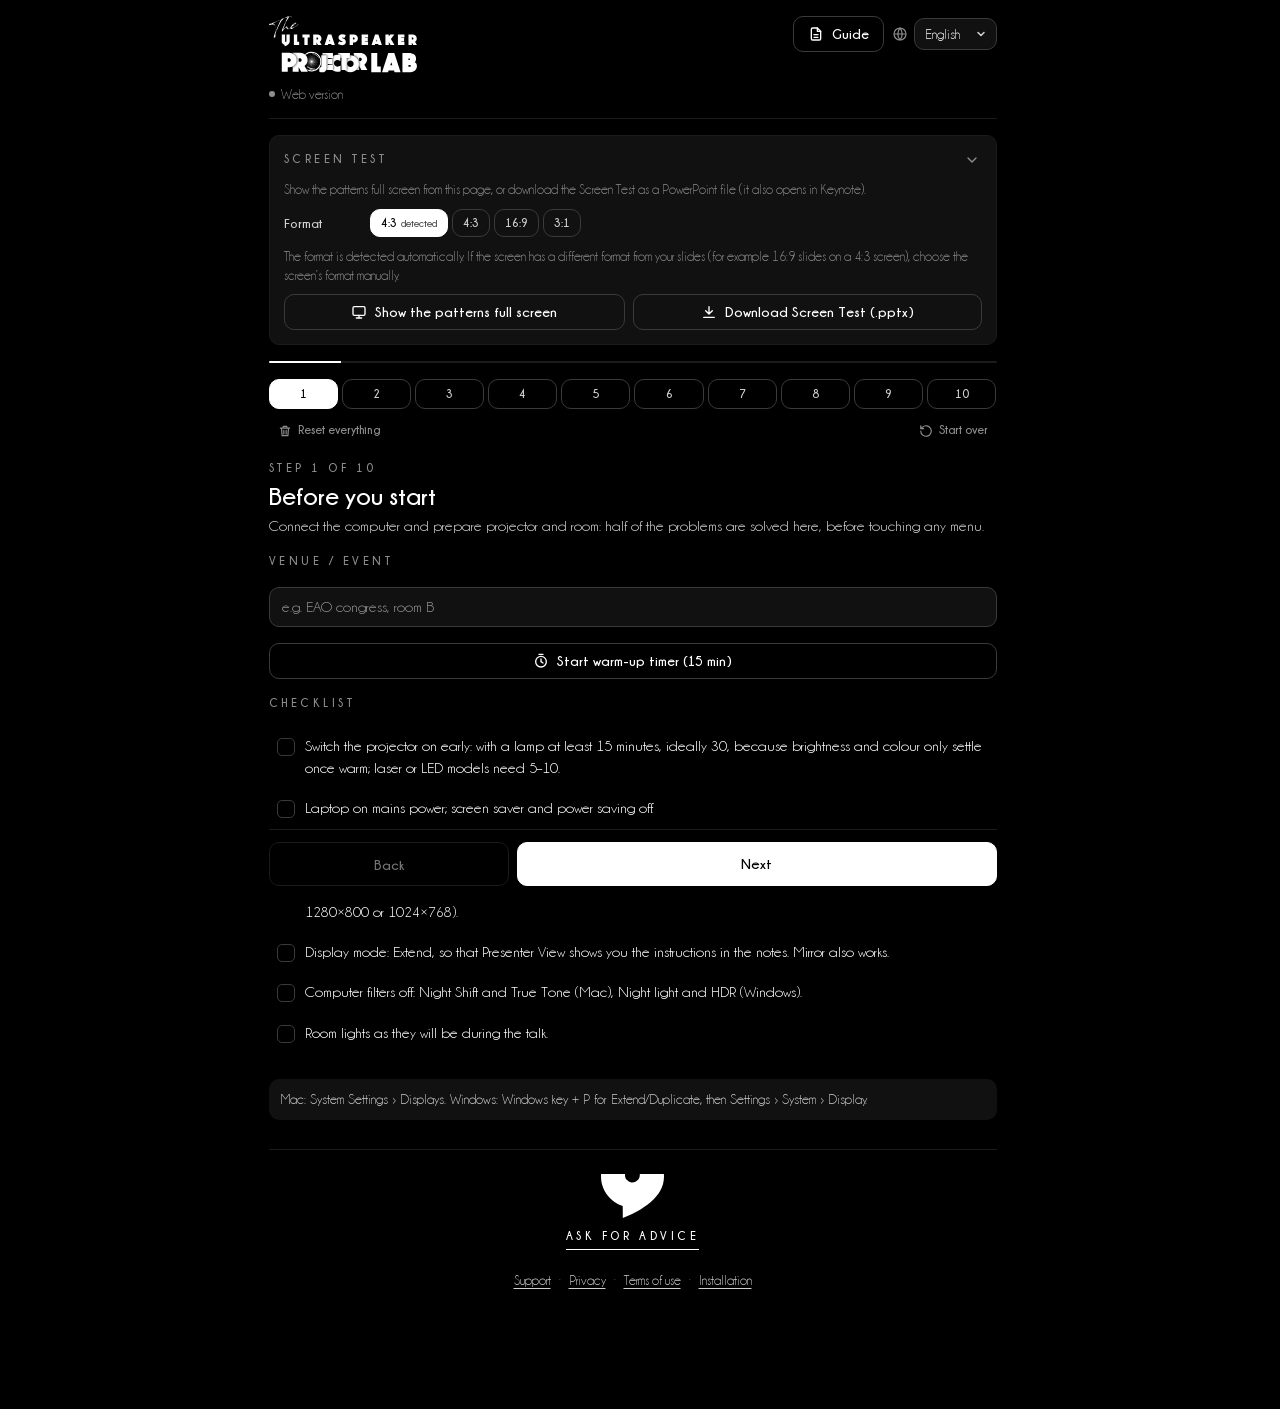
==== index.html @ 42eca8b4 "Download Report" ====
<!doctype html>
<html lang="it">
<head>
<meta charset="utf-8">
<meta name="viewport" content="width=device-width, initial-scale=1">
<title>The Ultraspeaker Projector Lab</title>
<meta name="description" content="Set up the projector before you speak: a 10-step guide with test patterns for format, focus, black, white, colour and clinical references.">
<meta name="theme-color" content="#000000">
<meta name="color-scheme" content="dark">
<meta name="apple-mobile-web-app-title" content="Projector Lab">
<meta name="application-name" content="Projector Lab">
<link rel="icon" type="image/svg+xml" href="assets/favicon.svg?v=5">
<link rel="icon" type="image/png" sizes="32x32" href="assets/projector-lab-icon-32.png?v=5">
<link rel="apple-touch-icon" href="assets/projector-lab-icon-180.png?v=5">
<link rel="manifest" href="site.webmanifest">
<link rel="stylesheet" href="shared/ultraspeaker-lab.css?v=20261104">
<link rel="stylesheet" href="css/app.css?v=20261104">
<!-- Office.js: in PowerPoint collega il pannello alla presentazione; nel browser la pagina funziona anche senza -->
<script src="https://appsforoffice.microsoft.com/lib/1/hosted/office.js"></script>
<script src="shared/ultraspeaker-lang.js?v=20261104"></script>
</head>
<body>
<div class="us-page us-page--narrow app">
  <header class="us-header">
    <div>
      <a class="us-logo" href="https://www.theultraspeaker.com" target="_blank" rel="noopener"><img src="assets/logo-projector-lab-white.svg?v=5" alt="The Ultraspeaker Projector Lab"></a>
      <p class="us-subtitle"><span class="us-dot"></span><span id="statusText"></span></p>
    </div>
    <div class="us-header-tools">
      <a class="us-btn us-guide" id="usGuide" href="guide/projector-lab-guide-en.pdf" target="_blank" rel="noopener"><svg viewBox="0 0 24 24" aria-hidden="true"><path d="M14 3H7a2 2 0 0 0-2 2v14a2 2 0 0 0 2 2h10a2 2 0 0 0 2-2V8z"/><path d="M14 3v5h5M9 13h6M9 17h6"/></svg><span data-i18n="us.guide"></span></a>
      <label class="us-lang">
        <svg viewBox="0 0 24 24" aria-hidden="true"><circle cx="12" cy="12" r="9"/><path d="M3 12h18M12 3a14 14 0 0 1 0 18M12 3a14 14 0 0 0 0 18"/></svg>
        <span class="us-sr" data-i18n="us.language"></span>
        <select id="lang"></select>
      </label>
    </div>
  </header>

  <main id="main">
    <!-- Screen Test: inserimento nella presentazione (PowerPoint) o finestra / download (browser) -->
    <section class="us-panel pl-setup" id="setup">
      <div class="pl-setup-head">
        <p class="us-label" data-i18n="setup.h"></p>
        <div class="pl-done" id="setupDone" hidden><i></i><span id="setupDoneText"></span></div>
        <button type="button" id="setupToggle" aria-expanded="true" data-i18n-aria="setup.h"><svg viewBox="0 0 24 24" aria-hidden="true"><path d="M6 9l6 6 6-6"/></svg></button>
      </div>
      <div class="pl-setup-body">
        <p class="pl-note" id="setupText"></p>
        <div class="pl-row">
          <span data-i18n="format"></span>
          <div class="pl-chips" id="fmtSeg" role="group" data-i18n-aria="format"></div>
        </div>
        <p class="pl-note" id="fmtHint"></p>
        <div class="pl-row office-only" id="whereRow">
          <span data-i18n="where"></span>
          <div class="pl-chips" id="whereSeg" role="group" data-i18n-aria="where">
            <button type="button" class="us-chip" data-where="end" aria-pressed="true" data-i18n="where.end"></button>
            <button type="button" class="us-chip" data-where="start" aria-pressed="false" data-i18n="where.start"></button>
          </div>
        </div>
        <p class="us-note office-only" id="newPresHint" hidden></p>
        <div class="pl-btns office-only">
          <button type="button" class="us-btn" id="insertBtn"><svg viewBox="0 0 24 24" aria-hidden="true"><rect x="3" y="5" width="18" height="13" rx="2"/><path d="M12 9v5M9.5 11.5h5"/></svg><span id="insertLabel" data-i18n="insert"></span></button>
          <button type="button" class="us-btn is-warn" id="removeBtn" hidden><svg viewBox="0 0 24 24" aria-hidden="true"><path d="M4 7h16M10 11v6M14 11v6M6 7l1 13h10l1-13M9 7V4h6v3"/></svg><span data-i18n="remove"></span></button>
        </div>
        <div class="pl-btns">
          <button type="button" class="us-btn" id="windowBtn"><svg viewBox="0 0 24 24" aria-hidden="true"><rect x="3" y="4" width="18" height="13" rx="2"/><path d="M8 21h8M12 17v4"/></svg><span id="windowLabel" data-i18n="window"></span></button>
          <button type="button" class="us-btn web-only" id="downloadBtn"><svg viewBox="0 0 24 24" aria-hidden="true"><path d="M12 4v11M7 10l5 5 5-5M4 20h16"/></svg><span data-i18n="download"></span></button>
        </div>
        <p class="pl-note office-only" id="windowHint" data-i18n="windowHint"></p>
      </div>
    </section>

    <div class="pl-progress" aria-hidden="true"><i id="progress"></i></div>
    <nav class="pl-stepper" id="stepper"></nav>
    <div class="pl-restart-row"><button type="button" class="pl-restart is-left web-only" id="resetAllBtn"><svg viewBox="0 0 24 24" aria-hidden="true"><path d="M4 7h16M10 11v6M14 11v6M6 7l1 13h10l1-13M9 7V4h6v3"/></svg><span id="resetAllLabel"></span></button><button type="button" class="pl-restart" id="restartBtn"><svg viewBox="0 0 24 24" aria-hidden="true"><path d="M3 12a9 9 0 1 0 3-6.7L3 8M3 3v5h5"/></svg><span id="restartLabel"></span></button></div>

    <article class="pl-step" id="step"></article>
  </main>

  <footer class="us-footer">
    <a class="us-cta" id="usCta" href="mailto:info@theultraspeaker.com"><img src="assets/arena-white.svg" alt=""><span data-i18n="us.cta"></span></a>
    <p class="us-links"><a href="support.html" target="_blank" rel="noopener" data-i18n="us.support"></a><a href="privacy.html" target="_blank" rel="noopener" data-i18n="us.privacy"></a><a href="terms.html" target="_blank" rel="noopener" data-i18n="us.terms"></a><a href="GUIDA-INSTALLAZIONE.html" target="_blank" rel="noopener" data-i18n="us.install"></a></p>
  </footer>

  <div class="pl-foot">
    <button type="button" class="us-btn" id="prevBtn" data-i18n="prev"></button>
    <button type="button" class="us-btn us-btn--primary" id="nextBtn" data-i18n="next"></button>
  </div>
</div>
<iframe class="pl-viewer" id="viewer" title="Projector Lab" allow="fullscreen" hidden></iframe>
<input type="file" id="photoIn" accept="image/jpeg,image/png" hidden>
<div class="pl-toast" id="toast" role="status" aria-live="polite"></div>

<script src="i18n.js?v=20261104"></script>
<script src="venn-data.js?v=20261104"></script>
<script src="wm-data.js?v=20261104"></script>
<script src="patterns.js?v=20261104"></script>
<script src="vendor/pptxgen.bundle.js?v=20261104" defer></script>
<script src="app.js?v=20261104"></script>
</body>
</html>
---- shared/ultraspeaker-lab.css ----
/* ==========================================================================
   The Ultraspeaker Lab — stile comune  ·  versione 1.2 (novembre 2026)
   File IDENTICO in tutti i Lab: shared/ultraspeaker-lab.css
   Non modificarlo dentro un singolo Lab: si cambia qui e si ricopia in tutti.
   Ogni Lab mette le proprie regole in un secondo foglio, caricato DOPO questo,
   usando solo le variabili --us-* qui sotto.
   ========================================================================== */

/* Champagne & Limousines (Brand Book, p. 17) — i quattro file stanno in /fonts */
@font-face{font-family:"Champagne & Limousines";font-weight:100 549;font-style:normal;font-display:swap;src:url(../fonts/champagne-limousines-regular.woff2) format("woff2")}
@font-face{font-family:"Champagne & Limousines";font-weight:550 900;font-style:normal;font-display:swap;src:url(../fonts/champagne-limousines-bold.woff2) format("woff2")}
@font-face{font-family:"Champagne & Limousines";font-weight:100 549;font-style:italic;font-display:swap;src:url(../fonts/champagne-limousines-italic.woff2) format("woff2")}
@font-face{font-family:"Champagne & Limousines";font-weight:550 900;font-style:italic;font-display:swap;src:url(../fonts/champagne-limousines-bolditalic.woff2) format("woff2")}

:root{
  /* Palette del Brand Book (p. 16) */
  --us-stage-black:#000000;  /* sfondo di tutto */
  --us-backstage:#111111;    /* pannelli, campi, menu */
  --us-curtain:#1B1B1B;      /* superficie 2, bordi leggeri, divisori */
  --us-graphite:#3A3A3A;     /* bordi di pulsanti, campi, menu */
  --us-ash:#8E8E8E;          /* testo terziario, etichette, icone spente */
  --us-silver:#D0D0D0;       /* testo secondario, link */
  --us-house-lights:#F3F3F3; /* carta (anteprime chiare) */
  --us-spotlight:#FFFFFF;    /* testo principale, pulsante principale */

  /* Colori funzionali: solo nell'interfaccia, mai nei contenuti esportati */
  --us-focus:#4F8DFF;
  --us-warn:#FFCF80;  --us-warn-soft:#2D230F;
  --us-ok:#7DDC8A;    --us-ok-soft:#10261A;
  --us-crit:#FF7A7A;  --us-crit-soft:#2E1414;

  /* Forma */
  --us-radius:10px;
  --us-border:1px solid var(--us-graphite);
  --us-divider:1px solid var(--us-curtain);

  /* Tipografia */
  --us-font:"Champagne & Limousines","Avenir Next","Segoe UI",-apple-system,Arial,sans-serif;
  --us-text:14px;  --us-text-small:12.5px;  --us-label:11px;  --us-title:24px;

  /* Misure dei controlli */
  --us-h-primary:44px; --us-h-button:36px; --us-h-chip:28px; --us-h-lang:32px;

  color-scheme:dark;
}

/* ---------- Base ---------- */
*{box-sizing:border-box}
html{scrollbar-gutter:stable}
html,body{margin:0;min-height:100%;background:var(--us-stage-black)}
body{color:var(--us-spotlight);font:400 var(--us-text)/1.6 var(--us-font);font-size-adjust:.47;-webkit-font-smoothing:antialiased}
button,select,input,textarea{font:inherit;color:inherit}
button{cursor:pointer}
button:disabled,.us-btn:disabled{cursor:default;opacity:.45}
:focus-visible{outline:2px solid var(--us-focus);outline-offset:2px}
a{color:var(--us-silver);text-underline-offset:3px}
a:hover{color:var(--us-spotlight)}
[hidden]{display:none!important}
.us-sr{position:absolute;width:1px;height:1px;overflow:hidden;clip:rect(0 0 0 0);white-space:nowrap}

/* ---------- Pagina ---------- */
/* Larghezze: --narrow strumenti a un pannello, --wide anteprima affiancata; editor a tela senza classe */
.us-page{margin:0 auto;padding:0 16px 32px}
.us-page--narrow{max-width:760px}
.us-page--wide{max-width:1080px}
body.us-addin .us-page{max-width:none;padding:0 12px 24px}

/* ---------- Intestazione ---------- */
.us-header{display:flex;align-items:flex-start;justify-content:space-between;gap:12px;padding:16px 0 14px;border-bottom:var(--us-divider);margin-bottom:16px}
.us-logo{display:block;line-height:0}
.us-logo img{height:60px;width:auto;display:block}
.us-subtitle{margin:8px 0 0;font-size:var(--us-text-small);color:var(--us-ash);display:flex;align-items:center;gap:6px}
.us-subtitle .us-dot{width:6px;height:6px;border-radius:50%;background:var(--us-ash);flex:none}
.us-header-tools{display:flex;align-items:center;gap:8px;flex-wrap:wrap;justify-content:flex-end}
body.us-addin .us-logo img{height:44px}
@media (max-width:560px){.us-logo img{height:48px}}

/* ---------- Pulsante «Guida»: accanto al selettore lingua, apre il PDF in una nuova scheda ---------- */
.us-guide{height:var(--us-h-lang);padding:0 12px;font-size:13px}
.us-guide svg{width:15px;height:15px}

/* ---------- Selettore lingua: mappamondo + nome intero ---------- */
.us-lang{display:inline-flex;align-items:center;gap:6px;color:var(--us-ash)}
.us-lang svg{width:16px;height:16px;fill:none;stroke:currentColor;stroke-width:1.8;flex:none}
.us-lang select{height:var(--us-h-lang);padding:0 28px 0 10px;background:var(--us-backstage) url("data:image/svg+xml,%3Csvg xmlns='http://www.w3.org/2000/svg' viewBox='0 0 12 12'%3E%3Cpath d='M3 4.5 6 7.5 9 4.5' fill='none' stroke='%23D0D0D0' stroke-width='1.5' stroke-linecap='round' stroke-linejoin='round'/%3E%3C/svg%3E") no-repeat right 9px center/12px;border:var(--us-border);border-radius:var(--us-radius);color:var(--us-spotlight);font-size:13px;-webkit-appearance:none;appearance:none;cursor:pointer}

/* ---------- Etichette di sezione ---------- */
.us-label{font-size:var(--us-label);font-weight:700;letter-spacing:.32em;text-transform:uppercase;color:var(--us-ash);margin:0 0 8px}
.us-title{font-size:var(--us-title);font-weight:700;line-height:1.2;margin:0 0 8px}

/* ---------- Pannelli ---------- */
.us-panel{background:var(--us-backstage);border:var(--us-divider);border-radius:var(--us-radius);padding:14px}

/* ---------- Pulsanti ---------- */
.us-btn{display:inline-flex;align-items:center;justify-content:center;gap:8px;height:var(--us-h-button);padding:0 14px;background:transparent;border:var(--us-border);border-radius:var(--us-radius);color:var(--us-spotlight);font-size:13.5px;font-weight:600;text-decoration:none;white-space:nowrap}
.us-btn:hover:not(:disabled){border-color:var(--us-silver)}
.us-btn svg{width:16px;height:16px;fill:none;stroke:currentColor;stroke-width:2;stroke-linecap:round;stroke-linejoin:round;flex:none}
.us-btn--primary{height:var(--us-h-primary);background:var(--us-spotlight);border-color:var(--us-spotlight);color:var(--us-stage-black);font-size:14px;font-weight:700}
.us-btn--primary:hover:not(:disabled){background:var(--us-house-lights)}
.us-btn--block{display:flex;width:100%}
.us-btn--icon{width:var(--us-h-button);padding:0}

/* Scelte brevi (formati, stili rapidi): stessa forma, piu piccole */
.us-chip{height:var(--us-h-chip);padding:0 10px;background:transparent;border:var(--us-border);border-radius:var(--us-radius);color:var(--us-silver);font-size:11.5px;font-weight:700}
.us-chip[aria-pressed="true"],.us-chip.is-active{background:var(--us-spotlight);border-color:var(--us-spotlight);color:var(--us-stage-black)}

/* Schede (selettore segmentato) */
.us-tabs{display:flex;gap:4px;padding:4px;background:var(--us-backstage);border:var(--us-divider);border-radius:var(--us-radius)}
.us-tab{flex:1;height:34px;border:0;border-radius:7px;background:transparent;color:var(--us-silver);font-size:11.5px;font-weight:700;letter-spacing:.32em;text-transform:uppercase}
.us-tab[aria-selected="true"]{background:var(--us-spotlight);color:var(--us-stage-black)}

/* ---------- Campi ---------- */
.us-field{width:100%;min-height:40px;padding:8px 12px;background:var(--us-backstage);border:var(--us-border);border-radius:var(--us-radius);color:var(--us-spotlight)}
.us-field::placeholder{color:var(--us-ash)}

/* ---------- Avvisi ---------- */
.us-note{padding:10px 12px;border-radius:var(--us-radius);font-size:13px;background:var(--us-backstage);color:var(--us-silver)}
.us-note--warn{background:var(--us-warn-soft);color:var(--us-warn)}
.us-note--ok{background:var(--us-ok-soft);color:var(--us-ok)}
.us-note--crit{background:var(--us-crit-soft);color:var(--us-crit)}

/* ---------- Chiusura: «Richiedi un consiglio» (EN «Ask for advice») + link ---------- */
.us-footer{margin-top:32px;padding-top:24px;border-top:var(--us-divider);text-align:center}
.us-cta{display:inline-flex;flex-direction:column;align-items:center;gap:10px;color:var(--us-spotlight);text-decoration:none}
.us-cta img{height:44px;width:auto}
.us-cta span{font-size:var(--us-label);font-weight:700;letter-spacing:.32em;text-transform:uppercase;padding-bottom:4px;border-bottom:1px solid var(--us-spotlight)}
.us-links{margin:20px 0 0;font-size:var(--us-text-small);color:var(--us-ash)}
.us-links a{color:var(--us-silver)}
.us-links a+a::before{content:"·";display:inline-block;margin:0 8px;color:var(--us-ash);text-decoration:none}

/* ---------- Pagine Supporto / Privacy / Condizioni d'uso / Guida ---------- */
.us-doc{max-width:760px;margin:0 auto;padding:0 16px 32px}
.us-doc-nav{display:flex;flex-wrap:wrap;gap:4px 18px;margin:0 0 24px}
.us-doc-nav a{font-size:var(--us-label);font-weight:700;letter-spacing:.32em;text-transform:uppercase;color:var(--us-silver);text-decoration:none;padding:6px 0;border-bottom:1px solid transparent}
.us-doc-nav a[aria-current="page"]{color:var(--us-spotlight);border-bottom-color:var(--us-spotlight)}
.us-doc h1{font-size:var(--us-title);font-weight:700;margin:0 0 4px}
.us-doc h2{font-size:16px;font-weight:700;margin:28px 0 6px}
.us-doc p,.us-doc li{color:var(--us-silver);line-height:1.6}
.us-doc .us-updated{font-size:var(--us-text-small);color:var(--us-ash);margin:0 0 20px}
.us-doc [data-lang]{display:none}
html[lang="it"] .us-doc [data-lang="it"],html[lang="en"] .us-doc [data-lang="en"],html[lang="es"] .us-doc [data-lang="es"],
html[lang="fr"] .us-doc [data-lang="fr"],html[lang="de"] .us-doc [data-lang="de"]{display:block}

/* ---------- Spotlight: l'unico gradiente del Brand Book (p. 16) ----------
   Solo per aree d'accoglienza: zona di caricamento file, schermata iniziale vuota. */
.us-spotlight,.us-panel.us-spotlight{background:radial-gradient(120% 100% at 50% 0%,var(--us-graphite) 0%,var(--us-backstage) 55%,var(--us-stage-black) 100%)}
---- css/app.css ----
/* The Ultraspeaker Projector Lab — stile proprio del Lab, caricato dopo shared/ultraspeaker-lab.css.
   Solo ciò che serve alla procedura (passi, pattern, domande, esiti) e solo variabili --us-*. */

/* Colonna a tutta altezza: la barra Indietro / Avanti resta in fondo anche con poco contenuto */
.app{min-height:100vh;display:flex;flex-direction:column}
.app main{flex:1;display:flex;flex-direction:column;gap:16px}
.app .us-footer{margin-top:16px}

/* Testo piccolo di servizio (spiegazioni sotto i controlli) */
.pl-note{font-size:var(--us-text-small);line-height:1.5;color:var(--us-ash);margin:0}
.is-warn{color:var(--us-warn)}
.pl-block{display:flex;flex-direction:column;gap:8px}
.pl-btns{display:flex;gap:8px;flex-wrap:wrap}
.pl-btns .us-btn{flex:1 1 auto;white-space:normal;line-height:1.3;height:auto;min-height:var(--us-h-button);padding:6px 12px;text-align:center}

/* ---------- Scheda Screen Test (richiudibile) ---------- */
.pl-setup{display:flex;flex-direction:column;gap:10px}
.pl-setup-head{display:flex;align-items:center;justify-content:space-between;gap:8px}
.pl-setup-head .us-label{margin:0;white-space:nowrap}
.pl-setup-head button{background:none;border:0;color:var(--us-ash);padding:2px;display:flex;margin-left:auto}
.pl-setup-head svg{width:16px;height:16px;fill:none;stroke:currentColor;stroke-width:2;stroke-linecap:round;stroke-linejoin:round;transition:transform .2s}
.pl-setup.closed .pl-setup-body{display:none}
.pl-setup.closed .pl-setup-head svg{transform:rotate(-90deg)}
.pl-setup-body{display:flex;flex-direction:column;gap:10px}
.pl-done{display:flex;align-items:center;gap:6px;font-size:var(--us-text-small);color:var(--us-spotlight);font-weight:600;min-width:0}
.pl-done i{width:6px;height:6px;border-radius:50%;background:var(--us-ok);flex:none}
.pl-row{display:grid;grid-template-columns:78px minmax(0,1fr);align-items:center;gap:8px}
.pl-row > span{font-size:var(--us-text-small);font-weight:600;color:var(--us-silver)}
.pl-chips{display:flex;gap:4px;flex-wrap:wrap}
.pl-chips .us-chip small{font-weight:600;opacity:.7;margin-left:4px}

/* ---------- Avanzamento e passi ---------- */
.pl-progress{height:2px;background:var(--us-curtain);border-radius:1px;overflow:hidden}
.pl-progress i{display:block;height:100%;background:var(--us-spotlight);transition:width .25s}
.pl-stepper{display:grid;grid-template-columns:repeat(10,minmax(0,1fr));gap:4px}
.pl-dot{height:30px;border-radius:var(--us-radius);border:var(--us-border);background:transparent;color:var(--us-silver);font-size:11.5px;font-weight:700;display:flex;align-items:center;justify-content:center;position:relative;padding:0}
.pl-dot[aria-current="step"]{background:var(--us-spotlight);color:var(--us-stage-black);border-color:var(--us-spotlight)}
.pl-dot::after{content:"";position:absolute;right:3px;top:3px;width:5px;height:5px;border-radius:50%;background:transparent}
.pl-dot.ok::after{background:var(--us-ok)}
.pl-dot.fix::after{background:var(--us-warn)}
.pl-dot.skip::after{background:var(--us-ash)}

/* Ricomincia / Azzera tutto: azioni discrete, il primo tocco chiede conferma */
.pl-restart-row{display:flex;justify-content:flex-end;flex-wrap:wrap;gap:4px 8px;margin-top:-8px}
.pl-restart{display:inline-flex;align-items:center;gap:6px;background:none;border:1px solid transparent;border-radius:var(--us-radius);padding:5px 8px;color:var(--us-ash);font-size:11.5px;font-weight:700;text-align:right;line-height:1.3}
.pl-restart svg{width:14px;height:14px;fill:none;stroke:currentColor;stroke-width:2;stroke-linecap:round;stroke-linejoin:round;flex:none}
.pl-restart:hover{color:var(--us-spotlight)}
.pl-restart.is-left{margin-right:auto;text-align:left}
.pl-restart.armed,.us-btn.restart-final.armed{color:var(--us-warn);border-color:var(--us-warn);background:var(--us-warn-soft)}

/* ---------- Contenuto del passo ---------- */
.pl-step{display:flex;flex-direction:column;gap:16px}
.pl-step-head{display:flex;flex-direction:column;gap:4px}
.pl-step-head .us-label,.pl-step-head .us-title{margin:0}
.pl-goal{margin:0;color:var(--us-silver)}

/* Anteprime dei pattern del passo */
.pl-thumbs{display:grid;grid-template-columns:repeat(auto-fill,minmax(120px,1fr));gap:8px}
.pl-thumb{display:flex;flex-direction:column;gap:5px;padding:0;background:none;border:0;text-align:left}
.pl-thumb .img{width:100%;aspect-ratio:var(--ar,16/9);border-radius:var(--us-radius);overflow:hidden;border:var(--us-border);background:var(--us-backstage);transition:border-color .15s}
.pl-thumb .img svg{display:block;width:100%;height:100%}
.pl-thumb:hover .img,.pl-thumb[aria-pressed="true"] .img{border-color:var(--us-spotlight)}
.pl-thumb span{font-size:var(--us-text-small);font-weight:600;color:var(--us-silver);display:flex;align-items:center;gap:6px}
.pl-thumb span svg{width:13px;height:13px;fill:currentColor}

ul.pl-list{margin:0;padding:0;list-style:none;display:flex;flex-direction:column;gap:7px}
ul.pl-list li{position:relative;padding-left:16px}
ul.pl-list li::before{content:"";position:absolute;left:2px;top:.62em;width:6px;height:6px;border-radius:50%;border:1.5px solid var(--us-ash)}
ul.pl-list.adj li::before{border-radius:1px;transform:rotate(45deg);width:5px;height:5px;top:.65em}

/* Checklist */
.pl-checks{display:flex;flex-direction:column;gap:6px}
.pl-check{display:grid;grid-template-columns:20px minmax(0,1fr);gap:8px;align-items:start;cursor:pointer;padding:6px 8px;border-radius:var(--us-radius)}
.pl-check:hover{background:var(--us-backstage)}
.pl-check input{appearance:none;-webkit-appearance:none;width:18px;height:18px;border-radius:5px;border:1.5px solid var(--us-graphite);margin:3px 0 0;display:grid;place-items:center;cursor:pointer}
.pl-check input:checked{background:var(--us-spotlight);border-color:var(--us-spotlight)}
.pl-check input:checked::after{content:"";width:9px;height:5px;border:2px solid var(--us-stage-black);border-top:0;border-right:0;transform:rotate(-45deg) translate(1px,-1px)}
.pl-check input:checked + span{color:var(--us-ash)}

/* Problemi frequenti */
details.pl-issue{border:var(--us-divider);border-radius:var(--us-radius);background:var(--us-backstage)}
details.pl-issue + details.pl-issue{margin-top:6px}
details.pl-issue summary{list-style:none;cursor:pointer;padding:9px 34px 9px 12px;font-size:13px;font-weight:700;position:relative;line-height:1.4}
details.pl-issue summary::-webkit-details-marker{display:none}
details.pl-issue summary::after{content:"";position:absolute;right:13px;top:50%;width:7px;height:7px;border-right:2px solid var(--us-ash);border-bottom:2px solid var(--us-ash);transform:translateY(-70%) rotate(45deg);transition:transform .2s}
details.pl-issue[open] summary::after{transform:translateY(-30%) rotate(-135deg)}
details.pl-issue p{margin:0;padding:0 12px 12px;font-size:13px;color:var(--us-silver)}

/* Esito del passo: parola + pallino (il colore non porta da solo il significato) */
.pl-result{display:grid;grid-template-columns:repeat(3,minmax(0,1fr));gap:6px}
.pl-res{padding:0 6px}
.pl-res i{width:7px;height:7px;border-radius:50%;flex:none}
.pl-res.ok i{background:var(--us-ok)}.pl-res.fix i{background:var(--us-warn)}.pl-res.skip i{background:var(--us-ash)}
.pl-res[aria-pressed="true"].ok{border-color:var(--us-ok);background:var(--us-ok-soft)}
.pl-res[aria-pressed="true"].fix{border-color:var(--us-warn);background:var(--us-warn-soft)}
.pl-res[aria-pressed="true"].skip{border-color:var(--us-ash);background:var(--us-curtain)}

/* Domande «Cosa vedi?» */
.pl-dxq{display:flex;flex-direction:column;gap:8px}
.pl-dxq-t{margin:0;font-size:13.5px;font-weight:700;line-height:1.4}
.pl-opts{display:grid;grid-template-columns:repeat(4,minmax(0,1fr));gap:5px}
.pl-opts.words{display:flex;flex-wrap:wrap}
.pl-opts .us-chip{height:auto;min-height:32px;padding:4px 6px;color:var(--us-spotlight);font-variant-numeric:tabular-nums;line-height:1.2}
.pl-opts.words .us-chip{padding:4px 10px}
.pl-opts.q-black{grid-template-columns:repeat(5,minmax(0,1fr))}
.pl-opts.q-black [data-v="g0"]{grid-column:span 3}
.pl-opts.q-black [data-v="none"]{grid-column:span 2}
.pl-castq{display:grid;grid-template-columns:repeat(3,minmax(0,1fr));gap:10px}
.pl-castg{display:flex;flex-direction:column;gap:6px;min-width:0}
.pl-castg .us-label{margin:0}
.pl-pad{display:grid;grid-template-columns:repeat(3,minmax(0,1fr));gap:4px}
.pl-pad .us-chip{height:34px;padding:0;color:var(--us-spotlight)}
.pl-opts .us-chip[aria-pressed="true"],.pl-pad .us-chip[aria-pressed="true"]{color:var(--us-stage-black)}
.pl-dxr{display:flex;flex-direction:column;gap:6px;line-height:1.5}
.pl-dxr p{margin:0}
.pl-dxr.us-note{color:var(--us-spotlight)}
.pl-dxq .us-btn{align-self:flex-start}

/* Valori prima / dopo */
.pl-sets{display:flex;flex-direction:column;gap:6px}
.pl-set-row{display:grid;grid-template-columns:minmax(0,1.3fr) minmax(0,1fr) 14px minmax(0,1fr);gap:6px;align-items:center}
.pl-set-row label{font-size:13px;font-weight:600;color:var(--us-silver)}
.pl-set-row .us-field{min-height:36px;padding:6px 8px;text-align:center;font-variant-numeric:tabular-nums}
.pl-set-row > span{color:var(--us-ash);text-align:center;font-size:12px}
.pl-set-row.head .us-label{margin:0;text-align:center;letter-spacing:.2em}
#venueInfo{display:flex;flex-direction:column;gap:8px}
#venueInfo .vtitle{margin:0 0 6px;font-weight:700;color:var(--us-spotlight)}
#venueInfo .vnote{margin:6px 0 0;color:var(--us-ash)}
select.us-field{-webkit-appearance:none;appearance:none}
textarea.us-field{resize:vertical;min-height:62px}

.pl-timer{font-variant-numeric:tabular-nums}
.pl-report{font:inherit;font-size:13px;white-space:pre-wrap;background:var(--us-backstage);border:var(--us-divider);border-radius:var(--us-radius);padding:10px 12px;color:var(--us-silver);margin:0;max-height:220px;overflow:auto}

/* Barra fissa Indietro / Avanti: la chiusura della pagina resta sopra */
.pl-foot{flex:none;position:sticky;bottom:0;z-index:5;background:var(--us-stage-black);padding:12px 0 14px;border-top:var(--us-divider);display:grid;grid-template-columns:minmax(0,1fr) minmax(0,2fr);gap:8px;margin-top:16px}
.pl-foot .us-btn{height:var(--us-h-primary);overflow:hidden;text-overflow:ellipsis}

.pl-toast{position:fixed;left:50%;bottom:86px;transform:translate(-50%,12px);background:var(--us-spotlight);color:var(--us-stage-black);font-weight:700;font-size:13px;padding:9px 14px;border-radius:var(--us-radius);opacity:0;pointer-events:none;transition:.2s;max-width:calc(100% - 32px);text-align:center;z-index:30}
.pl-toast.show{opacity:1;transform:translate(-50%,0)}

/* Pattern dentro la pagina (show.html) */
.pl-viewer{position:fixed;inset:0;z-index:50;width:100%;height:100%;border:0;background:var(--us-stage-black)}

@media (max-width:360px){.pl-row{grid-template-columns:1fr}.pl-result{grid-template-columns:1fr}.pl-castq{grid-template-columns:1fr}}

/* Pagine di servizio: indirizzi e percorsi lunghi vanno a capo anche su telefono */
.us-doc code{font-size:12.5px;color:var(--us-spotlight);background:var(--us-backstage);border:var(--us-divider);border-radius:5px;padding:1px 5px;overflow-wrap:anywhere}
.us-doc .us-note{margin:12px 0}
.us-doc h3{font-size:14px;font-weight:700;margin:18px 0 4px}

/* «Guida» solo icona su telefono e nel pannello: il nome resta in aria-label */
@media (max-width:560px){.us-guide{width:var(--us-h-lang);padding:0}.us-guide span{display:none}}
body.us-addin .us-guide{width:var(--us-h-lang);padding:0}
body.us-addin .us-guide span{display:none}

/* ---------- Pagina del report (report.html) ---------- */
.pl-repage{padding:8px 0 32px}
.pl-repage .us-subtitle{margin:0 0 20px}
.pl-repreview{display:block;width:100%;height:78vh;margin-top:20px;border:var(--us-divider);border-radius:var(--us-radius);background:var(--us-house-lights)}
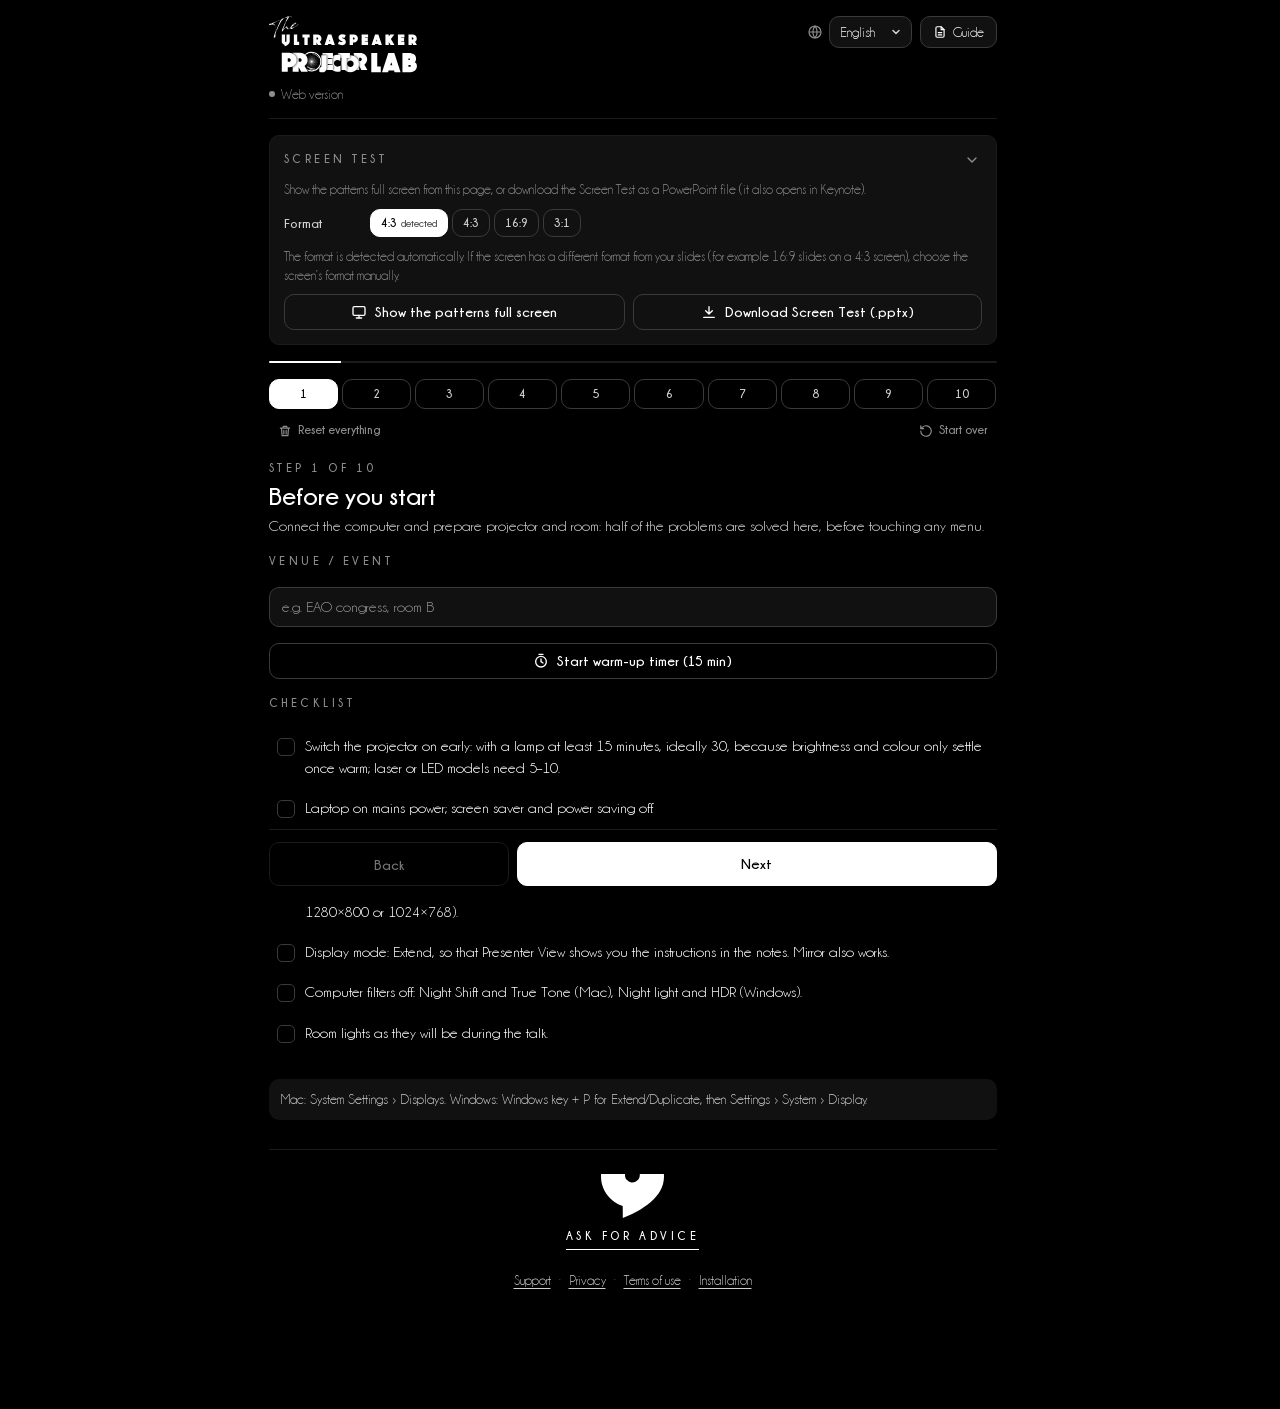
==== commit daf96f4e: "Rifiniture pulsante delle guide" ====
--- a/index.html
+++ b/index.html
@@ -13,11 +13,11 @@
 <link rel="icon" type="image/png" sizes="32x32" href="assets/projector-lab-icon-32.png?v=5">
 <link rel="apple-touch-icon" href="assets/projector-lab-icon-180.png?v=5">
 <link rel="manifest" href="site.webmanifest">
-<link rel="stylesheet" href="shared/ultraspeaker-lab.css?v=20261104">
-<link rel="stylesheet" href="css/app.css?v=20261104">
+<link rel="stylesheet" href="shared/ultraspeaker-lab.css?v=20261104b">
+<link rel="stylesheet" href="css/app.css?v=20261104b">
 <!-- Office.js: in PowerPoint collega il pannello alla presentazione; nel browser la pagina funziona anche senza -->
 <script src="https://appsforoffice.microsoft.com/lib/1/hosted/office.js"></script>
-<script src="shared/ultraspeaker-lang.js?v=20261104"></script>
+<script src="shared/ultraspeaker-lang.js?v=20261104b"></script>
 </head>
 <body>
 <div class="us-page us-page--narrow app">
@@ -27,12 +27,12 @@
       <p class="us-subtitle"><span class="us-dot"></span><span id="statusText"></span></p>
     </div>
     <div class="us-header-tools">
-      <a class="us-btn us-guide" id="usGuide" href="guide/projector-lab-guide-en.pdf" target="_blank" rel="noopener"><svg viewBox="0 0 24 24" aria-hidden="true"><path d="M14 3H7a2 2 0 0 0-2 2v14a2 2 0 0 0 2 2h10a2 2 0 0 0 2-2V8z"/><path d="M14 3v5h5M9 13h6M9 17h6"/></svg><span data-i18n="us.guide"></span></a>
       <label class="us-lang">
         <svg viewBox="0 0 24 24" aria-hidden="true"><circle cx="12" cy="12" r="9"/><path d="M3 12h18M12 3a14 14 0 0 1 0 18M12 3a14 14 0 0 0 0 18"/></svg>
         <span class="us-sr" data-i18n="us.language"></span>
         <select id="lang"></select>
       </label>
+      <a class="us-btn us-guide" id="usGuide" href="guide/projector-lab-guide-en.pdf" target="_blank" rel="noopener"><svg viewBox="0 0 24 24" aria-hidden="true"><path d="M14 3H7a2 2 0 0 0-2 2v14a2 2 0 0 0 2 2h10a2 2 0 0 0 2-2V8z"/><path d="M14 3v5h5M9 13h6M9 17h6"/></svg><span data-i18n="us.guide"></span></a>
     </div>
   </header>
 
@@ -92,11 +92,11 @@
 <input type="file" id="photoIn" accept="image/jpeg,image/png" hidden>
 <div class="pl-toast" id="toast" role="status" aria-live="polite"></div>
 
-<script src="i18n.js?v=20261104"></script>
-<script src="venn-data.js?v=20261104"></script>
-<script src="wm-data.js?v=20261104"></script>
-<script src="patterns.js?v=20261104"></script>
-<script src="vendor/pptxgen.bundle.js?v=20261104" defer></script>
-<script src="app.js?v=20261104"></script>
+<script src="i18n.js?v=20261104b"></script>
+<script src="venn-data.js?v=20261104b"></script>
+<script src="wm-data.js?v=20261104b"></script>
+<script src="patterns.js?v=20261104b"></script>
+<script src="vendor/pptxgen.bundle.js?v=20261104b" defer></script>
+<script src="app.js?v=20261104b"></script>
 </body>
 </html>
--- a/css/app.css
+++ b/css/app.css
@@ -150,8 +150,14 @@
 .us-doc h3{font-size:14px;font-weight:700;margin:18px 0 4px}
 
 /* «Guida» solo icona su telefono e nel pannello: il nome resta in aria-label */
-@media (max-width:560px){.us-guide{width:var(--us-h-lang);padding:0}.us-guide span{display:none}}
-body.us-addin .us-guide{width:var(--us-h-lang);padding:0}
+/* Pulsante «Guida» identico al selettore lingua: stessa altezza (32 px), stesso fondo, bordo e carattere
+   (nel kit .us-btn, 36 px e 600, viene dopo .us-guide e ne vincerebbe altezza e peso) */
+.us-header-tools .us-guide,.us-header-tools .us-lang select{box-sizing:border-box;height:var(--us-h-lang);line-height:normal;font-size:13px;font-weight:400;color:var(--us-spotlight)}
+.us-header-tools .us-guide{padding:0 12px;gap:6px;background:var(--us-backstage);border:var(--us-border)}
+.us-header-tools .us-guide:hover{border-color:var(--us-ash)}
+.us-header-tools .us-guide svg{width:14px;height:14px}
+@media (max-width:560px){.us-header-tools .us-guide{width:var(--us-h-lang);padding:0}.us-guide span{display:none}}
+body.us-addin .us-header-tools .us-guide{width:var(--us-h-lang);padding:0}
 body.us-addin .us-guide span{display:none}
 
 /* ---------- Pagina del report (report.html) ---------- */
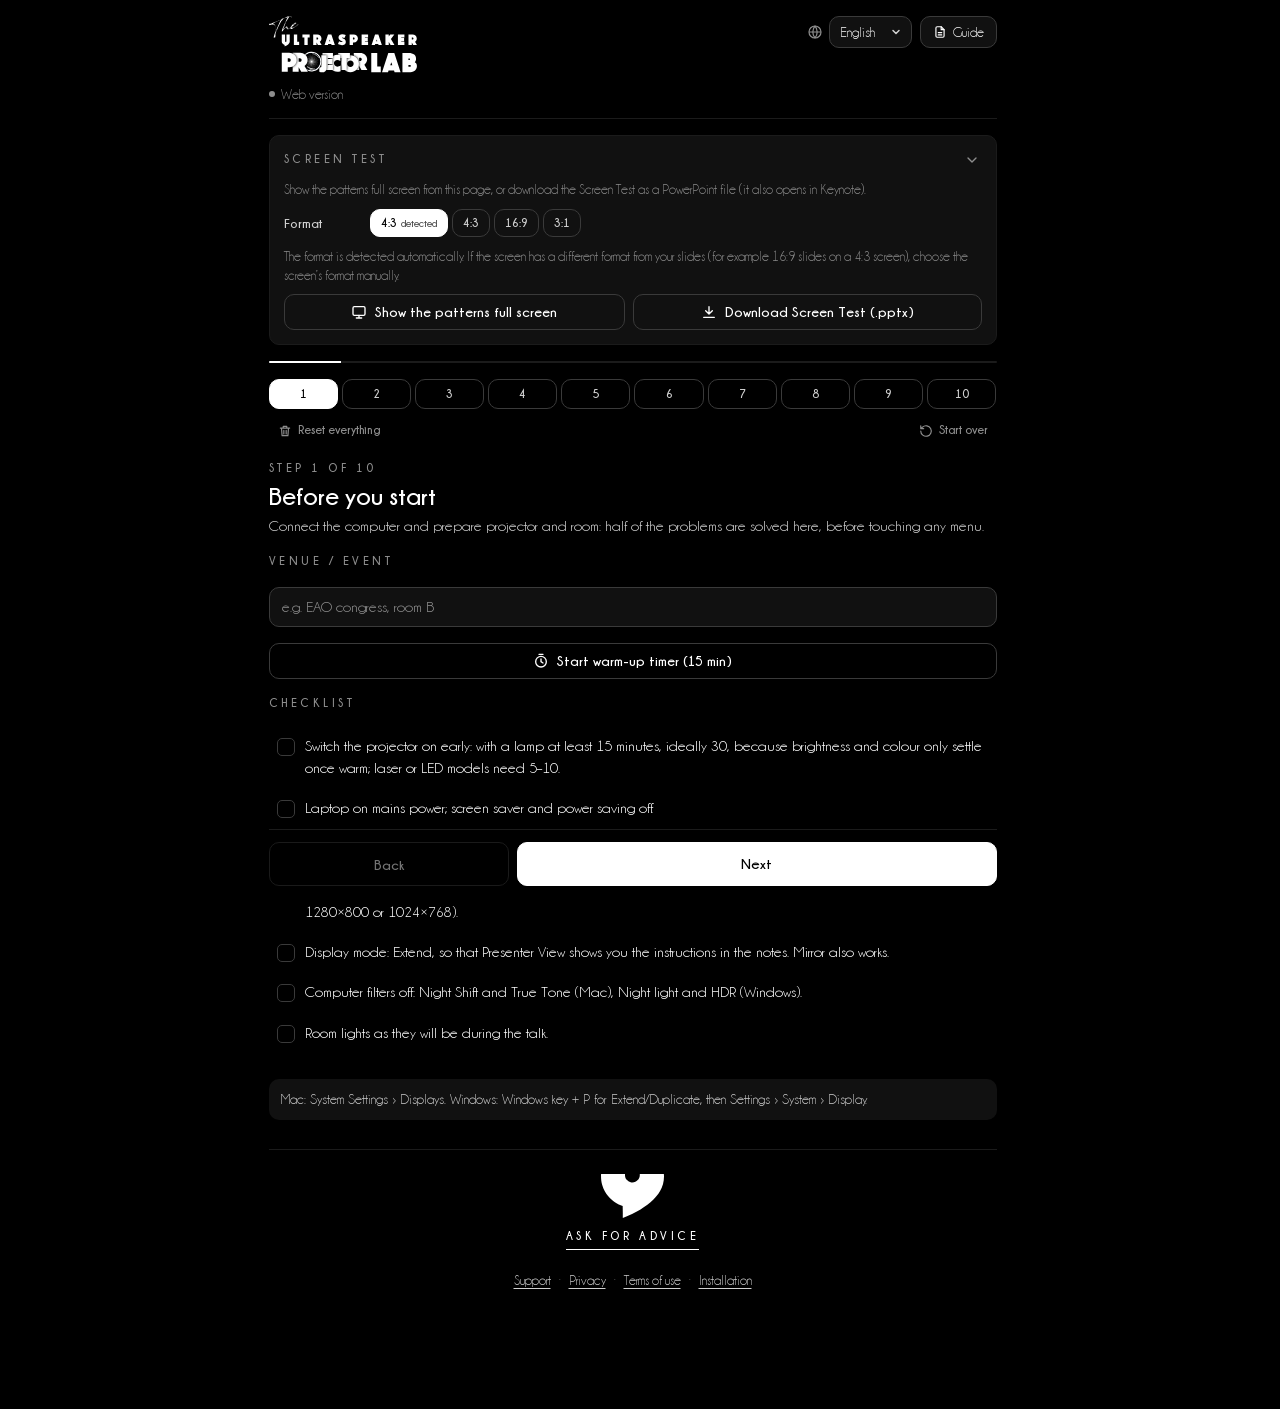
==== commit 879d6634: "Correzione 1.2.1: riquadro bianco in Safari" ====
--- a/index.html
+++ b/index.html
@@ -13,11 +13,11 @@
 <link rel="icon" type="image/png" sizes="32x32" href="assets/projector-lab-icon-32.png?v=5">
 <link rel="apple-touch-icon" href="assets/projector-lab-icon-180.png?v=5">
 <link rel="manifest" href="site.webmanifest">
-<link rel="stylesheet" href="shared/ultraspeaker-lab.css?v=20261104b">
-<link rel="stylesheet" href="css/app.css?v=20261104b">
+<link rel="stylesheet" href="shared/ultraspeaker-lab.css?v=20261111b">
+<link rel="stylesheet" href="css/app.css?v=20261111b">
 <!-- Office.js: in PowerPoint collega il pannello alla presentazione; nel browser la pagina funziona anche senza -->
 <script src="https://appsforoffice.microsoft.com/lib/1/hosted/office.js"></script>
-<script src="shared/ultraspeaker-lang.js?v=20261104b"></script>
+<script src="shared/ultraspeaker-lang.js?v=20261111b"></script>
 </head>
 <body>
 <div class="us-page us-page--narrow app">
@@ -92,11 +92,11 @@
 <input type="file" id="photoIn" accept="image/jpeg,image/png" hidden>
 <div class="pl-toast" id="toast" role="status" aria-live="polite"></div>
 
-<script src="i18n.js?v=20261104b"></script>
-<script src="venn-data.js?v=20261104b"></script>
-<script src="wm-data.js?v=20261104b"></script>
-<script src="patterns.js?v=20261104b"></script>
-<script src="vendor/pptxgen.bundle.js?v=20261104b" defer></script>
-<script src="app.js?v=20261104b"></script>
+<script src="i18n.js?v=20261111b"></script>
+<script src="venn-data.js?v=20261111b"></script>
+<script src="wm-data.js?v=20261111b"></script>
+<script src="patterns.js?v=20261111b"></script>
+<script src="vendor/pptxgen.bundle.js?v=20261111b" defer></script>
+<script src="app.js?v=20261111b"></script>
 </body>
 </html>
--- a/shared/ultraspeaker-lab.css
+++ b/shared/ultraspeaker-lab.css
@@ -1,5 +1,5 @@
 /* ==========================================================================
-   The Ultraspeaker Lab — stile comune  ·  versione 1.2 (novembre 2026)
+   The Ultraspeaker Lab — stile comune  ·  versione 1.3 (novembre 2026)
    File IDENTICO in tutti i Lab: shared/ultraspeaker-lab.css
    Non modificarlo dentro un singolo Lab: si cambia qui e si ricopia in tutti.
    Ogni Lab mette le proprie regole in un secondo foglio, caricato DOPO questo,
@@ -75,10 +75,6 @@
 body.us-addin .us-logo img{height:44px}
 @media (max-width:560px){.us-logo img{height:48px}}
 
-/* ---------- Pulsante «Guida»: accanto al selettore lingua, apre il PDF in una nuova scheda ---------- */
-.us-guide{height:var(--us-h-lang);padding:0 12px;font-size:13px}
-.us-guide svg{width:15px;height:15px}
-
 /* ---------- Selettore lingua: mappamondo + nome intero ---------- */
 .us-lang{display:inline-flex;align-items:center;gap:6px;color:var(--us-ash)}
 .us-lang svg{width:16px;height:16px;fill:none;stroke:currentColor;stroke-width:1.8;flex:none}
@@ -99,6 +95,16 @@
 .us-btn--primary:hover:not(:disabled){background:var(--us-house-lights)}
 .us-btn--block{display:flex;width:100%}
 .us-btn--icon{width:var(--us-h-button);padding:0}
+
+/* ---------- Pulsante «Guida»: subito a destra del selettore lingua e identico a lui ----------
+   Sta dopo .us-btn perché a parità di specificità vince l'ultima regola: prima, .us-btn
+   gli imponeva 36 px e peso 600. Su telefono e nel pannello resta l'icona; il nome va in aria-label. */
+.us-guide{height:var(--us-h-lang);padding:0 12px;gap:6px;background:var(--us-backstage);border:var(--us-border);font-size:13px;font-weight:400;line-height:normal}
+.us-guide:hover:not(:disabled){border-color:var(--us-ash)}
+.us-guide svg{width:14px;height:14px}
+body.us-addin .us-guide{width:var(--us-h-lang);padding:0}
+body.us-addin .us-guide span{display:none}
+@media (max-width:560px){.us-guide{width:var(--us-h-lang);padding:0}.us-guide span{display:none}}
 
 /* Scelte brevi (formati, stili rapidi): stessa forma, piu piccole */
 .us-chip{height:var(--us-h-chip);padding:0 10px;background:transparent;border:var(--us-border);border-radius:var(--us-radius);color:var(--us-silver);font-size:11.5px;font-weight:700}
--- a/css/app.css
+++ b/css/app.css
@@ -8,6 +8,14 @@
 
 /* Testo piccolo di servizio (spiegazioni sotto i controlli) */
 .pl-note{font-size:var(--us-text-small);line-height:1.5;color:var(--us-ash);margin:0}
+/* Passo 8: riquadro in cui trascinare la foto clinica (area d'accoglienza: Spotlight e bordo tratteggiato) */
+.pl-drop{border:1px dashed var(--us-graphite);border-radius:var(--us-radius);padding:12px;text-align:center}
+.pl-drop.is-over{border-color:var(--us-spotlight)}
+.pl-drop .pl-note{margin-top:8px}
+/* Dopo «Ricomincia»: togliere o lasciare la foto */
+.pl-ask{display:flex;flex-wrap:wrap;align-items:center;justify-content:space-between;gap:10px;margin:0 0 16px}
+.pl-ask p{margin:0;color:var(--us-spotlight)}
+.pl-ask-btns{display:flex;gap:8px}
 .is-warn{color:var(--us-warn)}
 .pl-block{display:flex;flex-direction:column;gap:8px}
 .pl-btns{display:flex;gap:8px;flex-wrap:wrap}
@@ -149,16 +157,6 @@
 .us-doc .us-note{margin:12px 0}
 .us-doc h3{font-size:14px;font-weight:700;margin:18px 0 4px}
 
-/* «Guida» solo icona su telefono e nel pannello: il nome resta in aria-label */
-/* Pulsante «Guida» identico al selettore lingua: stessa altezza (32 px), stesso fondo, bordo e carattere
-   (nel kit .us-btn, 36 px e 600, viene dopo .us-guide e ne vincerebbe altezza e peso) */
-.us-header-tools .us-guide,.us-header-tools .us-lang select{box-sizing:border-box;height:var(--us-h-lang);line-height:normal;font-size:13px;font-weight:400;color:var(--us-spotlight)}
-.us-header-tools .us-guide{padding:0 12px;gap:6px;background:var(--us-backstage);border:var(--us-border)}
-.us-header-tools .us-guide:hover{border-color:var(--us-ash)}
-.us-header-tools .us-guide svg{width:14px;height:14px}
-@media (max-width:560px){.us-header-tools .us-guide{width:var(--us-h-lang);padding:0}.us-guide span{display:none}}
-body.us-addin .us-header-tools .us-guide{width:var(--us-h-lang);padding:0}
-body.us-addin .us-guide span{display:none}
 
 /* ---------- Pagina del report (report.html) ---------- */
 .pl-repage{padding:8px 0 32px}
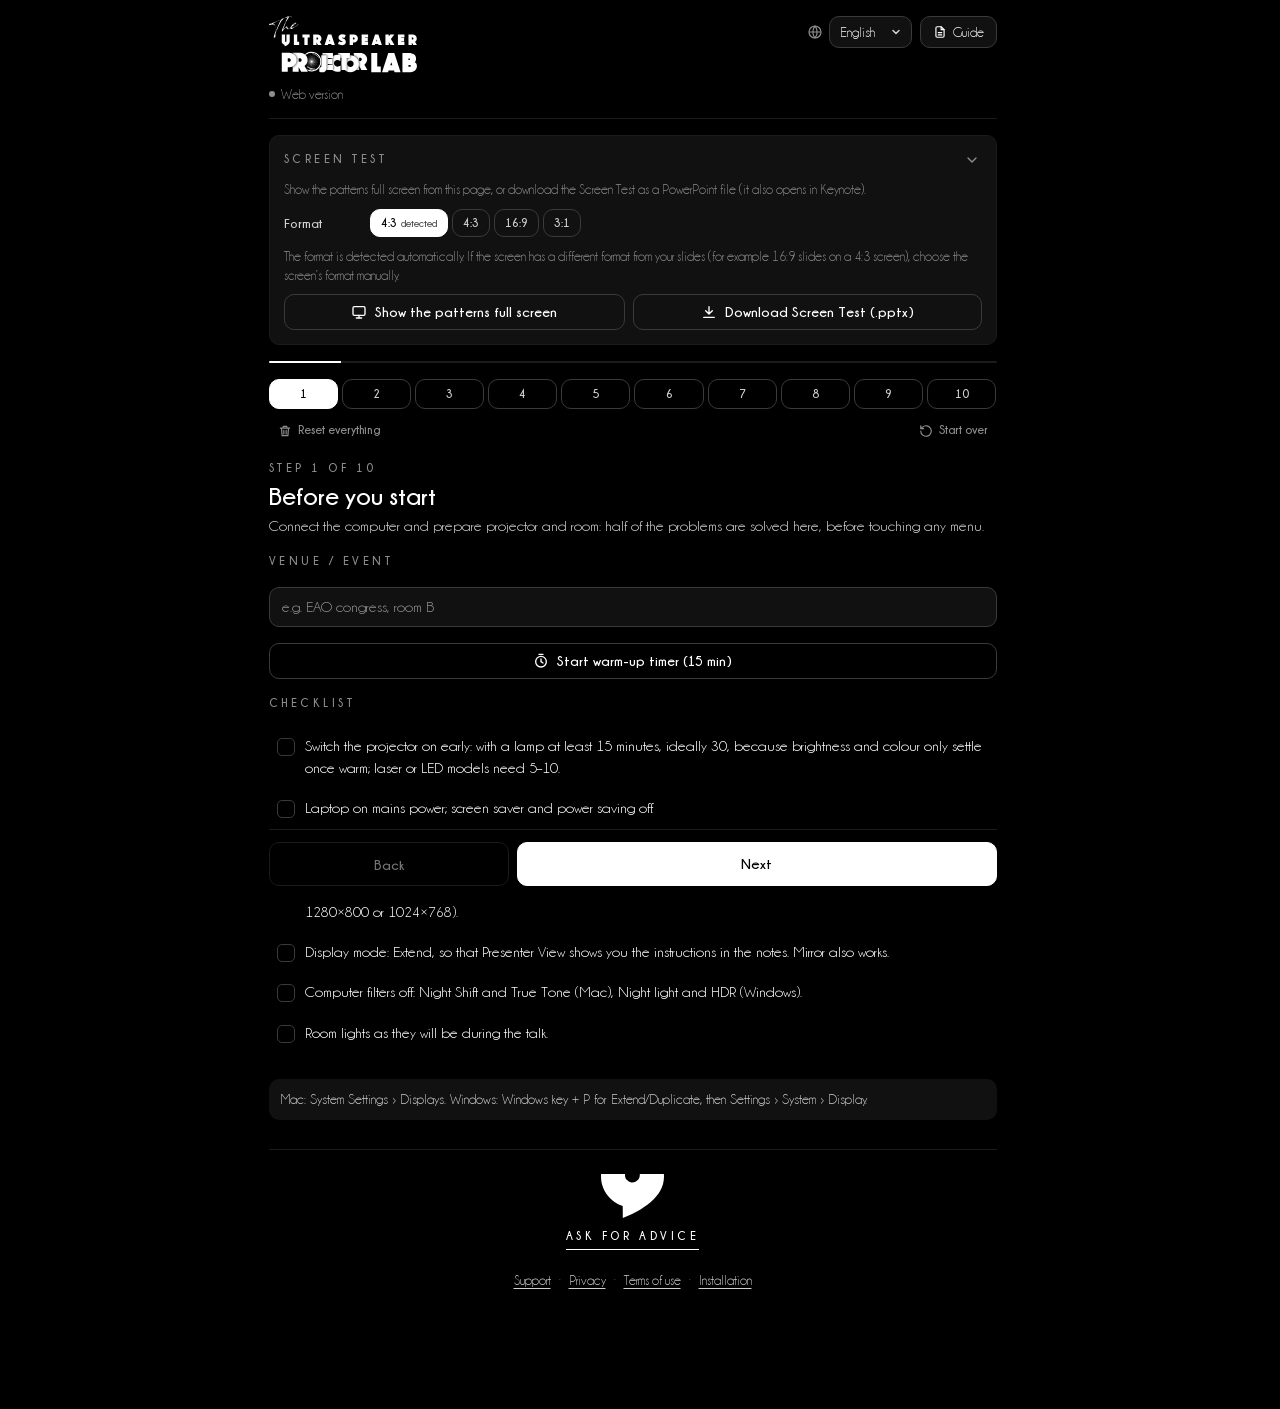
==== commit 4076b2c2: "Versione 1.2.3" ====
--- a/index.html
+++ b/index.html
@@ -13,11 +13,11 @@
 <link rel="icon" type="image/png" sizes="32x32" href="assets/projector-lab-icon-32.png?v=5">
 <link rel="apple-touch-icon" href="assets/projector-lab-icon-180.png?v=5">
 <link rel="manifest" href="site.webmanifest">
-<link rel="stylesheet" href="shared/ultraspeaker-lab.css?v=20261111b">
-<link rel="stylesheet" href="css/app.css?v=20261111b">
+<link rel="stylesheet" href="shared/ultraspeaker-lab.css?v=20261111d">
+<link rel="stylesheet" href="css/app.css?v=20261111d">
 <!-- Office.js: in PowerPoint collega il pannello alla presentazione; nel browser la pagina funziona anche senza -->
 <script src="https://appsforoffice.microsoft.com/lib/1/hosted/office.js"></script>
-<script src="shared/ultraspeaker-lang.js?v=20261111b"></script>
+<script src="shared/ultraspeaker-lang.js?v=20261111d"></script>
 </head>
 <body>
 <div class="us-page us-page--narrow app">
@@ -92,11 +92,11 @@
 <input type="file" id="photoIn" accept="image/jpeg,image/png" hidden>
 <div class="pl-toast" id="toast" role="status" aria-live="polite"></div>
 
-<script src="i18n.js?v=20261111b"></script>
-<script src="venn-data.js?v=20261111b"></script>
-<script src="wm-data.js?v=20261111b"></script>
-<script src="patterns.js?v=20261111b"></script>
-<script src="vendor/pptxgen.bundle.js?v=20261111b" defer></script>
-<script src="app.js?v=20261111b"></script>
+<script src="i18n.js?v=20261111d"></script>
+<script src="venn-data.js?v=20261111d"></script>
+<script src="wm-data.js?v=20261111d"></script>
+<script src="patterns.js?v=20261111d"></script>
+<script src="vendor/pptxgen.bundle.js?v=20261111d" defer></script>
+<script src="app.js?v=20261111d"></script>
 </body>
 </html>
--- a/css/app.css
+++ b/css/app.css
@@ -12,6 +12,7 @@
 .pl-drop{border:1px dashed var(--us-graphite);border-radius:var(--us-radius);padding:12px;text-align:center}
 .pl-drop.is-over{border-color:var(--us-spotlight)}
 .pl-drop .pl-note{margin-top:8px}
+.pl-drop-img{display:block;max-width:100%;max-height:180px;margin:12px auto 0;border-radius:var(--us-radius)}
 /* Dopo «Ricomincia»: togliere o lasciare la foto */
 .pl-ask{display:flex;flex-wrap:wrap;align-items:center;justify-content:space-between;gap:10px;margin:0 0 16px}
 .pl-ask p{margin:0;color:var(--us-spotlight)}
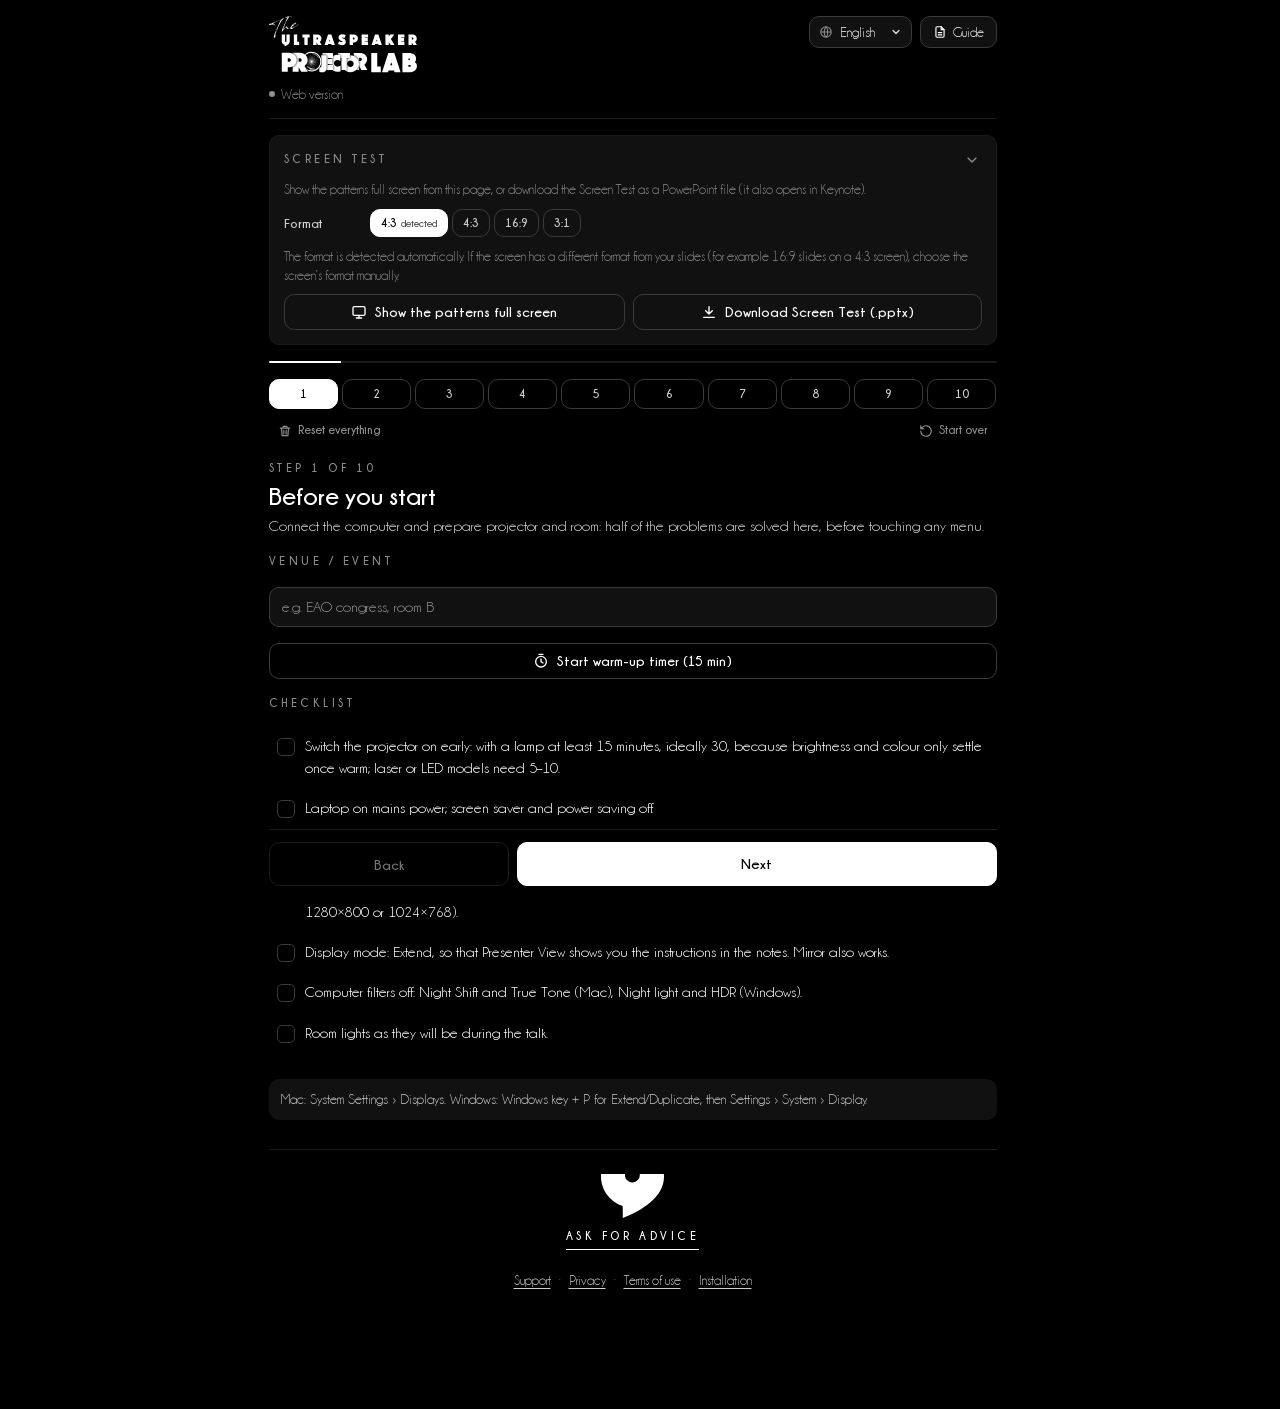
==== commit 0b21ee33: "Versione 1.2.5: statistiche anonime" ====
--- a/index.html
+++ b/index.html
@@ -13,11 +13,12 @@
 <link rel="icon" type="image/png" sizes="32x32" href="assets/projector-lab-icon-32.png?v=5">
 <link rel="apple-touch-icon" href="assets/projector-lab-icon-180.png?v=5">
 <link rel="manifest" href="site.webmanifest">
-<link rel="stylesheet" href="shared/ultraspeaker-lab.css?v=20261111d">
-<link rel="stylesheet" href="css/app.css?v=20261111d">
+<link rel="stylesheet" href="shared/ultraspeaker-lab.css?v=20261120">
+<link rel="stylesheet" href="css/app.css?v=20261120">
 <!-- Office.js: in PowerPoint collega il pannello alla presentazione; nel browser la pagina funziona anche senza -->
 <script src="https://appsforoffice.microsoft.com/lib/1/hosted/office.js"></script>
-<script src="shared/ultraspeaker-lang.js?v=20261111d"></script>
+<script src="shared/ultraspeaker-lang.js?v=20261120"></script>
+<script src="shared/ultraspeaker-stats.js?v=1"></script>
 </head>
 <body>
 <div class="us-page us-page--narrow app">
@@ -92,11 +93,11 @@
 <input type="file" id="photoIn" accept="image/jpeg,image/png" hidden>
 <div class="pl-toast" id="toast" role="status" aria-live="polite"></div>
 
-<script src="i18n.js?v=20261111d"></script>
-<script src="venn-data.js?v=20261111d"></script>
-<script src="wm-data.js?v=20261111d"></script>
-<script src="patterns.js?v=20261111d"></script>
-<script src="vendor/pptxgen.bundle.js?v=20261111d" defer></script>
-<script src="app.js?v=20261111d"></script>
+<script src="i18n.js?v=20261120"></script>
+<script src="venn-data.js?v=20261120"></script>
+<script src="wm-data.js?v=20261120"></script>
+<script src="patterns.js?v=20261120"></script>
+<script src="vendor/pptxgen.bundle.js?v=20261120" defer></script>
+<script src="app.js?v=20261120"></script>
 </body>
 </html>
--- a/shared/ultraspeaker-lab.css
+++ b/shared/ultraspeaker-lab.css
@@ -1,5 +1,5 @@
 /* ==========================================================================
-   The Ultraspeaker Lab — stile comune  ·  versione 1.3 (novembre 2026)
+   The Ultraspeaker Lab — stile comune  ·  versione 1.5 (novembre 2026)
    File IDENTICO in tutti i Lab: shared/ultraspeaker-lab.css
    Non modificarlo dentro un singolo Lab: si cambia qui e si ricopia in tutti.
    Ogni Lab mette le proprie regole in un secondo foglio, caricato DOPO questo,
@@ -75,10 +75,11 @@
 body.us-addin .us-logo img{height:44px}
 @media (max-width:560px){.us-logo img{height:48px}}
 
-/* ---------- Selettore lingua: mappamondo + nome intero ---------- */
-.us-lang{display:inline-flex;align-items:center;gap:6px;color:var(--us-ash)}
-.us-lang svg{width:16px;height:16px;fill:none;stroke:currentColor;stroke-width:1.8;flex:none}
-.us-lang select{height:var(--us-h-lang);padding:0 28px 0 10px;background:var(--us-backstage) url("data:image/svg+xml,%3Csvg xmlns='http://www.w3.org/2000/svg' viewBox='0 0 12 12'%3E%3Cpath d='M3 4.5 6 7.5 9 4.5' fill='none' stroke='%23D0D0D0' stroke-width='1.5' stroke-linecap='round' stroke-linejoin='round'/%3E%3C/svg%3E") no-repeat right 9px center/12px;border:var(--us-border);border-radius:var(--us-radius);color:var(--us-spotlight);font-size:13px;-webkit-appearance:none;appearance:none;cursor:pointer}
+/* ---------- Selettore lingua: mappamondo dentro il menu + nome intero ----------
+   1.4: il mappamondo sta dentro il menu, a sinistra, come l'icona dentro «Guida» */
+.us-lang{position:relative;display:inline-flex;align-items:center;color:var(--us-ash)}
+.us-lang svg{position:absolute;left:10px;top:50%;width:14px;height:14px;transform:translateY(-50%);fill:none;stroke:currentColor;stroke-width:1.8;pointer-events:none}
+.us-lang select{height:var(--us-h-lang);padding:0 28px 0 30px;background:var(--us-backstage) url("data:image/svg+xml,%3Csvg xmlns='http://www.w3.org/2000/svg' viewBox='0 0 12 12'%3E%3Cpath d='M3 4.5 6 7.5 9 4.5' fill='none' stroke='%23D0D0D0' stroke-width='1.5' stroke-linecap='round' stroke-linejoin='round'/%3E%3C/svg%3E") no-repeat right 9px center/12px;border:var(--us-border);border-radius:var(--us-radius);color:var(--us-spotlight);font-size:13px;-webkit-appearance:none;appearance:none;cursor:pointer}
 
 /* ---------- Etichette di sezione ---------- */
 .us-label{font-size:var(--us-label);font-weight:700;letter-spacing:.32em;text-transform:uppercase;color:var(--us-ash);margin:0 0 8px}
@@ -105,6 +106,11 @@
 body.us-addin .us-guide{width:var(--us-h-lang);padding:0}
 body.us-addin .us-guide span{display:none}
 @media (max-width:560px){.us-guide{width:var(--us-h-lang);padding:0}.us-guide span{display:none}}
+
+/* 1.4: nell'intestazione tutti i comandi hanno l'altezza del selettore lingua e di «Guida» (32 px),
+   anche i pulsanti del Lab (Apri, Link, Informazioni…) e un eventuale pulsante principale */
+.us-header-tools .us-btn{height:var(--us-h-lang);font-size:13px}
+.us-header-tools .us-btn--icon{width:var(--us-h-lang);padding:0}
 
 /* Scelte brevi (formati, stili rapidi): stessa forma, piu piccole */
 .us-chip{height:var(--us-h-chip);padding:0 10px;background:transparent;border:var(--us-border);border-radius:var(--us-radius);color:var(--us-silver);font-size:11.5px;font-weight:700}
--- a/css/app.css
+++ b/css/app.css
@@ -12,7 +12,7 @@
 .pl-drop{border:1px dashed var(--us-graphite);border-radius:var(--us-radius);padding:12px;text-align:center}
 .pl-drop.is-over{border-color:var(--us-spotlight)}
 .pl-drop .pl-note{margin-top:8px}
-.pl-drop-img{display:block;max-width:100%;max-height:180px;margin:12px auto 0;border-radius:var(--us-radius)}
+.pl-drop-img{display:block;max-width:100%;max-height:180px;margin:12px auto;border-radius:var(--us-radius)}
 /* Dopo «Ricomincia»: togliere o lasciare la foto */
 .pl-ask{display:flex;flex-wrap:wrap;align-items:center;justify-content:space-between;gap:10px;margin:0 0 16px}
 .pl-ask p{margin:0;color:var(--us-spotlight)}
